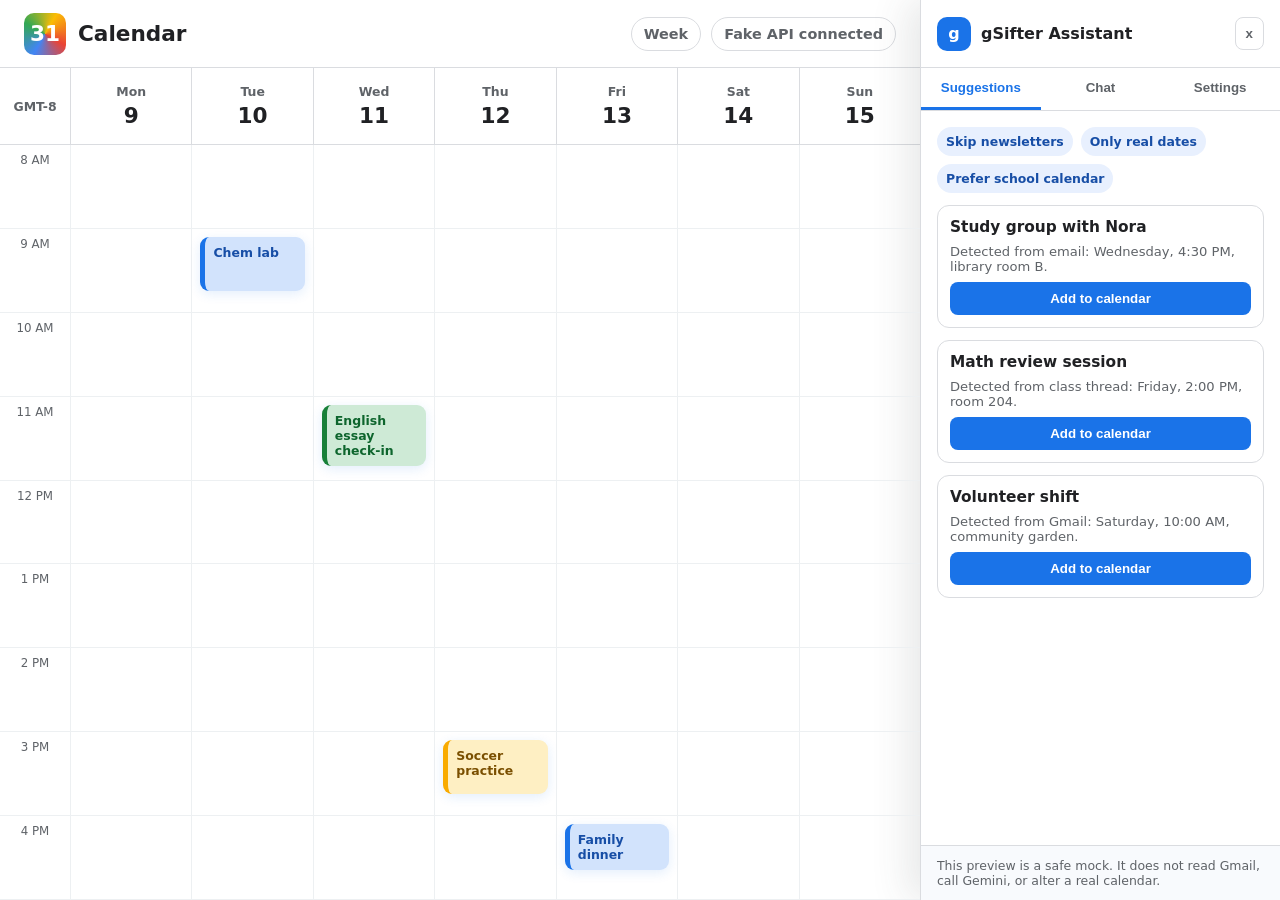
==== assets/gsifter-demo.html @ 18de28ec "Expand portfolio carousels, add gSifter demo, and improve project actions" ====
<!DOCTYPE html>
<html lang="en">
<head>
  <meta charset="UTF-8">
  <meta name="viewport" content="width=device-width, initial-scale=1.0">
  <title>gSifter Demo Calendar</title>
  <style>
    :root {
      --blue: #1a73e8;
      --line: #dadce0;
      --text: #202124;
      --muted: #5f6368;
      --bg: #f8fafd;
      --green: #188038;
      --yellow: #f9ab00;
    }

    * {
      box-sizing: border-box;
    }

    body {
      margin: 0;
      min-height: 100vh;
      background: var(--bg);
      color: var(--text);
      font-family: Inter, ui-sans-serif, system-ui, -apple-system, BlinkMacSystemFont, "Segoe UI", sans-serif;
      display: grid;
      grid-template-columns: 1fr 360px;
      overflow: hidden;
    }

    .calendar {
      display: grid;
      grid-template-rows: auto auto 1fr;
      min-width: 0;
      background: #fff;
    }

    .topbar {
      min-height: 68px;
      border-bottom: 1px solid var(--line);
      display: flex;
      align-items: center;
      justify-content: space-between;
      padding: 0 24px;
      gap: 18px;
    }

    .brand {
      display: flex;
      align-items: center;
      gap: 12px;
      font-size: 1.35rem;
      font-weight: 700;
    }

    .brand-mark {
      width: 42px;
      height: 42px;
      border-radius: 10px;
      background: conic-gradient(from 210deg, #4285f4, #34a853, #fbbc04, #ea4335, #4285f4);
      display: grid;
      place-items: center;
      color: #fff;
      font-weight: 900;
    }

    .top-actions {
      display: flex;
      align-items: center;
      gap: 10px;
      color: var(--muted);
      font-size: 0.9rem;
      font-weight: 600;
    }

    .chip {
      border: 1px solid var(--line);
      background: #fff;
      border-radius: 999px;
      padding: 8px 12px;
    }

    .days {
      display: grid;
      grid-template-columns: 70px repeat(7, 1fr);
      border-bottom: 1px solid var(--line);
      background: #fff;
    }

    .day {
      min-height: 76px;
      border-left: 1px solid var(--line);
      padding: 12px;
      display: grid;
      align-content: center;
      justify-items: center;
      color: var(--muted);
      font-size: 0.78rem;
      font-weight: 750;
    }

    .day strong {
      margin-top: 4px;
      color: var(--text);
      font-size: 1.35rem;
    }

    .time-label {
      display: grid;
      place-items: center;
      color: var(--muted);
      font-size: 0.78rem;
      font-weight: 700;
    }

    .grid {
      display: grid;
      grid-template-columns: 70px repeat(7, 1fr);
      grid-template-rows: repeat(9, 1fr);
      min-height: 0;
    }

    .hour {
      border-bottom: 1px solid #edf0f2;
      padding-top: 8px;
      text-align: center;
      color: var(--muted);
      font-size: 0.74rem;
    }

    .cell {
      border-left: 1px solid #edf0f2;
      border-bottom: 1px solid #edf0f2;
      position: relative;
    }

    .event {
      position: absolute;
      left: 8px;
      right: 8px;
      border-radius: 9px;
      padding: 8px;
      color: #174ea6;
      background: #d2e3fc;
      border-left: 5px solid var(--blue);
      font-size: 0.78rem;
      font-weight: 750;
      box-shadow: 0 3px 12px rgba(26, 115, 232, 0.12);
    }

    .event.green {
      color: #0d652d;
      background: #ceead6;
      border-left-color: var(--green);
    }

    .event.yellow {
      color: #7a4f00;
      background: #feefc3;
      border-left-color: var(--yellow);
    }

    .sidebar {
      border-left: 1px solid var(--line);
      background: #fff;
      display: grid;
      grid-template-rows: auto 1fr auto;
      min-height: 100vh;
      box-shadow: -12px 0 36px rgba(60, 64, 67, 0.12);
    }

    .sidebar-head {
      min-height: 68px;
      display: flex;
      align-items: center;
      justify-content: space-between;
      gap: 12px;
      padding: 0 16px;
      border-bottom: 1px solid var(--line);
    }

    .sidebar-title {
      display: flex;
      align-items: center;
      gap: 10px;
      font-weight: 850;
    }

    .spark {
      width: 34px;
      height: 34px;
      border-radius: 10px;
      background: var(--blue);
      color: #fff;
      display: grid;
      place-items: center;
      font-weight: 900;
    }

    .tabs {
      display: grid;
      grid-template-columns: repeat(3, 1fr);
      border-bottom: 1px solid var(--line);
    }

    .tab {
      border: 0;
      background: #fff;
      padding: 12px 4px;
      color: var(--muted);
      font-weight: 750;
      cursor: pointer;
      border-bottom: 3px solid transparent;
    }

    .tab.active {
      color: var(--blue);
      border-bottom-color: var(--blue);
    }

    .panel {
      display: none;
      padding: 16px;
      overflow-y: auto;
    }

    .panel.active {
      display: grid;
      gap: 12px;
      align-content: start;
    }

    .suggestion {
      border: 1px solid var(--line);
      border-radius: 12px;
      padding: 12px;
      display: grid;
      gap: 8px;
      background: #fff;
    }

    .suggestion.added {
      border-color: #81c995;
      background: #f1f8f4;
    }

    .suggestion h3 {
      margin: 0;
      font-size: 0.96rem;
    }

    .suggestion p {
      margin: 0;
      color: var(--muted);
      font-size: 0.82rem;
    }

    .suggestion button,
    .chat button,
    .fake-api {
      border: 0;
      border-radius: 8px;
      background: var(--blue);
      color: #fff;
      font-weight: 800;
      padding: 9px 10px;
      cursor: pointer;
    }

    .rule-list {
      display: flex;
      flex-wrap: wrap;
      gap: 8px;
    }

    .rule {
      background: #e8f0fe;
      color: #174ea6;
      border-radius: 999px;
      padding: 7px 9px;
      font-size: 0.78rem;
      font-weight: 800;
    }

    .chat-history {
      display: grid;
      gap: 10px;
    }

    .bubble {
      padding: 10px 12px;
      border-radius: 13px;
      font-size: 0.86rem;
      line-height: 1.4;
    }

    .bot {
      background: #f1f3f4;
      color: var(--text);
      justify-self: start;
    }

    .user {
      background: var(--blue);
      color: #fff;
      justify-self: end;
    }

    .settings-card {
      border: 1px solid var(--line);
      border-radius: 12px;
      padding: 13px;
      display: grid;
      gap: 10px;
    }

    .toggle-row {
      display: flex;
      justify-content: space-between;
      gap: 14px;
      color: var(--muted);
      font-size: 0.86rem;
    }

    .fake-api {
      background: #188038;
      text-align: center;
    }

    .foot {
      border-top: 1px solid var(--line);
      padding: 12px 16px;
      color: var(--muted);
      font-size: 0.78rem;
      background: #f8fafd;
    }

    @media (max-width: 900px) {
      body {
        grid-template-columns: 1fr;
        overflow: auto;
      }

      .sidebar {
        min-height: auto;
      }
    }
  </style>
</head>
<body>
  <section class="calendar" aria-label="Mock Google Calendar">
    <div class="topbar">
      <div class="brand"><span class="brand-mark">31</span> Calendar</div>
      <div class="top-actions">
        <span class="chip">Week</span>
        <span class="chip">Fake API connected</span>
      </div>
    </div>
    <div class="days">
      <div class="time-label">GMT-8</div>
      <div class="day">Mon<strong>9</strong></div>
      <div class="day">Tue<strong>10</strong></div>
      <div class="day">Wed<strong>11</strong></div>
      <div class="day">Thu<strong>12</strong></div>
      <div class="day">Fri<strong>13</strong></div>
      <div class="day">Sat<strong>14</strong></div>
      <div class="day">Sun<strong>15</strong></div>
    </div>
    <div class="grid" id="calendarGrid"></div>
  </section>

  <aside class="sidebar" aria-label="gSifter sidebar">
    <div>
      <div class="sidebar-head">
        <div class="sidebar-title"><span class="spark">g</span> gSifter Assistant</div>
        <button class="tab" style="padding:8px 10px;border:1px solid var(--line);border-radius:8px;">x</button>
      </div>
      <div class="tabs">
        <button class="tab active" data-tab="suggestions">Suggestions</button>
        <button class="tab" data-tab="chat">Chat</button>
        <button class="tab" data-tab="settings">Settings</button>
      </div>
    </div>

    <main>
      <section class="panel active" id="suggestions">
        <div class="rule-list">
          <span class="rule">Skip newsletters</span>
          <span class="rule">Only real dates</span>
          <span class="rule">Prefer school calendar</span>
        </div>
        <article class="suggestion">
          <h3>Study group with Nora</h3>
          <p>Detected from email: Wednesday, 4:30 PM, library room B.</p>
          <button data-add="Study group with Nora">Add to calendar</button>
        </article>
        <article class="suggestion">
          <h3>Math review session</h3>
          <p>Detected from class thread: Friday, 2:00 PM, room 204.</p>
          <button data-add="Math review session">Add to calendar</button>
        </article>
        <article class="suggestion">
          <h3>Volunteer shift</h3>
          <p>Detected from Gmail: Saturday, 10:00 AM, community garden.</p>
          <button data-add="Volunteer shift">Add to calendar</button>
        </article>
      </section>

      <section class="panel" id="chat">
        <div class="chat-history">
          <div class="bubble bot">Fake Gemini is active. Tell me how to filter event suggestions.</div>
          <div class="bubble user">Ignore promotional emails.</div>
          <div class="bubble bot">Done. I will only suggest events with a date, time, and useful location.</div>
        </div>
        <div class="chat">
          <button id="addRule">Add rule: school only</button>
        </div>
      </section>

      <section class="panel" id="settings">
        <div class="settings-card">
          <strong>Connected Accounts</strong>
          <span class="fake-api">Fake Gmail + Calendar API</span>
        </div>
        <div class="settings-card">
          <strong>Privacy & Calendar Options</strong>
          <div class="toggle-row"><span>Local data privacy</span><strong>On</strong></div>
          <div class="toggle-row"><span>Background notifications</span><strong>On</strong></div>
          <div class="toggle-row"><span>Default calendar</span><strong>School</strong></div>
        </div>
      </section>
    </main>

    <div class="foot">This preview is a safe mock. It does not read Gmail, call Gemini, or alter a real calendar.</div>
  </aside>

  <script>
    const grid = document.getElementById("calendarGrid");
    const hours = ["8 AM", "9 AM", "10 AM", "11 AM", "12 PM", "1 PM", "2 PM", "3 PM", "4 PM"];
    hours.forEach((hour, row) => {
      const hourLabel = document.createElement("div");
      hourLabel.className = "hour";
      hourLabel.textContent = hour;
      grid.append(hourLabel);

      for (let col = 0; col < 7; col += 1) {
        const cell = document.createElement("div");
        cell.className = "cell";
        cell.dataset.row = row;
        cell.dataset.col = col;
        grid.append(cell);
      }
    });

    function addEvent(title, row, col, className = "") {
      const cell = document.querySelector(`.cell[data-row="${row}"][data-col="${col}"]`);
      if (!cell) return;
      const event = document.createElement("div");
      event.className = `event ${className}`;
      event.style.top = "8px";
      event.style.minHeight = row % 2 ? "54px" : "42px";
      event.textContent = title;
      cell.append(event);
    }

    addEvent("Chem lab", 1, 1);
    addEvent("English essay check-in", 3, 2, "green");
    addEvent("Soccer practice", 7, 3, "yellow");
    addEvent("Family dinner", 8, 4);

    document.querySelectorAll(".tab[data-tab]").forEach((tab) => {
      tab.addEventListener("click", () => {
        document.querySelectorAll(".tab[data-tab]").forEach((item) => item.classList.toggle("active", item === tab));
        document.querySelectorAll(".panel").forEach((panel) => panel.classList.toggle("active", panel.id === tab.dataset.tab));
      });
    });

    document.querySelectorAll("[data-add]").forEach((button, index) => {
      button.addEventListener("click", () => {
        button.closest(".suggestion").classList.add("added");
        button.textContent = "Added";
        addEvent(button.dataset.add, 8 - index * 2, 2 + index, index === 1 ? "green" : "");
      });
    });

    document.getElementById("addRule").addEventListener("click", () => {
      const rule = document.createElement("div");
      rule.className = "bubble bot";
      rule.textContent = "Rule saved: prioritize school-related calendar suggestions.";
      document.querySelector("#chat .chat-history").append(rule);
    });
  </script>
</body>
</html>
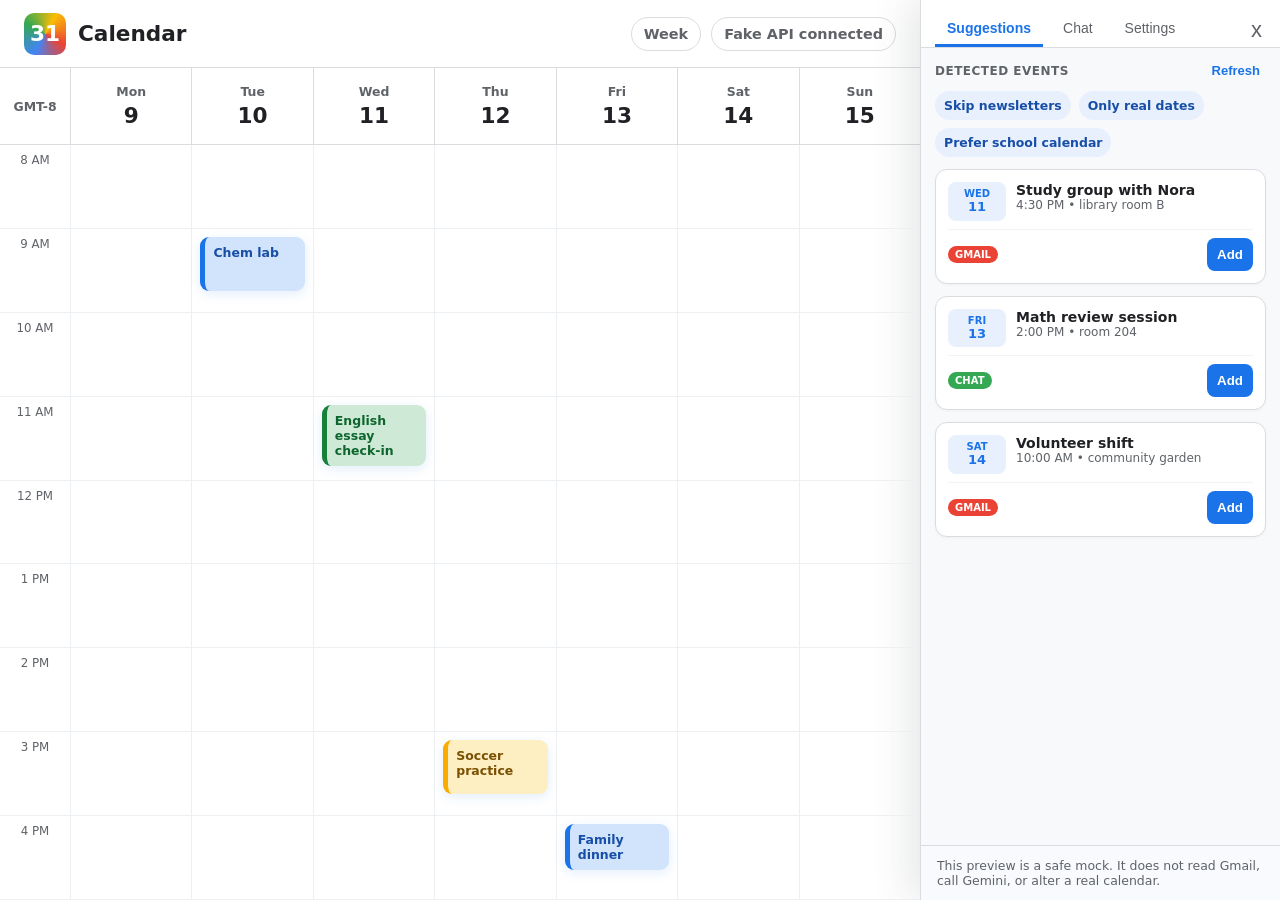
==== commit 90cc6306: "Normalize portfolio preview frames with consistent top lining" ====
--- a/assets/gsifter-demo.html
+++ b/assets/gsifter-demo.html
@@ -164,65 +164,56 @@
 
     .sidebar {
       border-left: 1px solid var(--line);
-      background: #fff;
+      background: #f8f9fa;
       display: grid;
       grid-template-rows: auto 1fr auto;
       min-height: 100vh;
       box-shadow: -12px 0 36px rgba(60, 64, 67, 0.12);
     }
 
-    .sidebar-head {
-      min-height: 68px;
+    .extension-header {
       display: flex;
       align-items: center;
       justify-content: space-between;
-      gap: 12px;
-      padding: 0 16px;
+      padding: 12px 14px 0;
+      background: #fff;
       border-bottom: 1px solid var(--line);
     }
 
-    .sidebar-title {
-      display: flex;
-      align-items: center;
-      gap: 10px;
-      font-weight: 850;
-    }
-
-    .spark {
-      width: 34px;
-      height: 34px;
-      border-radius: 10px;
-      background: var(--blue);
-      color: #fff;
-      display: grid;
-      place-items: center;
-      font-weight: 900;
-    }
-
-    .tabs {
-      display: grid;
-      grid-template-columns: repeat(3, 1fr);
-      border-bottom: 1px solid var(--line);
-    }
-
-    .tab {
+    .nav-tabs {
+      display: flex;
+      gap: 8px;
+    }
+
+    .tab-btn {
+      background: none;
+      border: none;
+      padding: 8px 12px;
+      font-size: 14px;
+      font-weight: 500;
+      color: var(--muted);
+      cursor: pointer;
+      border-bottom: 3px solid transparent;
+    }
+
+    .tab-btn.active {
+      color: var(--blue);
+      border-bottom-color: var(--blue);
+      font-weight: 600;
+    }
+
+    .close-btn {
       border: 0;
       background: #fff;
-      padding: 12px 4px;
-      color: var(--muted);
-      font-weight: 750;
+      color: var(--muted);
+      font-size: 22px;
       cursor: pointer;
-      border-bottom: 3px solid transparent;
-    }
-
-    .tab.active {
-      color: var(--blue);
-      border-bottom-color: var(--blue);
+      padding: 0 4px;
     }
 
     .panel {
       display: none;
-      padding: 16px;
+      padding: 14px;
       overflow-y: auto;
     }
 
@@ -230,6 +221,28 @@
       display: grid;
       gap: 12px;
       align-content: start;
+    }
+
+    .panel-header {
+      display: flex;
+      justify-content: space-between;
+      align-items: center;
+    }
+
+    .sub-heading {
+      font-size: 12px;
+      font-weight: 700;
+      text-transform: uppercase;
+      letter-spacing: 0.5px;
+      color: var(--muted);
+    }
+
+    .text-link-btn {
+      background: none;
+      border: none;
+      color: var(--blue);
+      font-size: 13px;
+      font-weight: 600;
     }
 
     .suggestion {
@@ -239,6 +252,7 @@
       display: grid;
       gap: 8px;
       background: #fff;
+      box-shadow: 0 1px 3px rgba(0,0,0,0.04);
     }
 
     .suggestion.added {
@@ -248,13 +262,63 @@
 
     .suggestion h3 {
       margin: 0;
-      font-size: 0.96rem;
+      font-size: 14px;
+      font-weight: 600;
     }
 
     .suggestion p {
       margin: 0;
       color: var(--muted);
-      font-size: 0.82rem;
+      font-size: 12px;
+    }
+
+    .date-badge {
+      background: #e8f0fe;
+      color: var(--blue);
+      padding: 6px 8px;
+      border-radius: 8px;
+      text-align: center;
+      min-width: 58px;
+    }
+
+    .date-badge .month {
+      font-size: 10px;
+      font-weight: 700;
+      text-transform: uppercase;
+    }
+
+    .date-badge .day-num {
+      font-size: 13px;
+      font-weight: 800;
+      line-height: 1.2;
+    }
+
+    .card-top {
+      display: flex;
+      gap: 10px;
+      align-items: flex-start;
+    }
+
+    .card-info {
+      flex: 1;
+    }
+
+    .card-actions {
+      display: flex;
+      justify-content: space-between;
+      align-items: center;
+      border-top: 1px solid #f1f3f4;
+      padding-top: 8px;
+    }
+
+    .source-badge {
+      font-size: 10px;
+      font-weight: 700;
+      text-transform: uppercase;
+      border-radius: 999px;
+      padding: 3px 7px;
+      color: #fff;
+      background: #ea4335;
     }
 
     .suggestion button,
@@ -282,6 +346,28 @@
       padding: 7px 9px;
       font-size: 0.78rem;
       font-weight: 800;
+    }
+
+    .chat-greeting h2 {
+      font-size: 20px;
+      margin: 0;
+      color: var(--text);
+    }
+
+    .rules-section {
+      background: #fff;
+      border: 1px solid var(--line);
+      border-radius: 12px;
+      padding: 12px;
+      display: grid;
+      gap: 10px;
+    }
+
+    .section-title {
+      font-size: 12px;
+      font-weight: 700;
+      color: var(--muted);
+      text-transform: uppercase;
     }
 
     .chat-history {
@@ -373,42 +459,68 @@
 
   <aside class="sidebar" aria-label="gSifter sidebar">
     <div>
-      <div class="sidebar-head">
-        <div class="sidebar-title"><span class="spark">g</span> gSifter Assistant</div>
-        <button class="tab" style="padding:8px 10px;border:1px solid var(--line);border-radius:8px;">x</button>
-      </div>
-      <div class="tabs">
-        <button class="tab active" data-tab="suggestions">Suggestions</button>
-        <button class="tab" data-tab="chat">Chat</button>
-        <button class="tab" data-tab="settings">Settings</button>
+      <div class="extension-header">
+        <nav class="nav-tabs">
+          <button class="tab-btn active" data-tab="suggestions">Suggestions</button>
+          <button class="tab-btn" data-tab="chat">Chat</button>
+          <button class="tab-btn" data-tab="settings">Settings</button>
+        </nav>
+        <button class="close-btn">x</button>
       </div>
     </div>
 
     <main>
       <section class="panel active" id="suggestions">
+        <div class="panel-header">
+          <span class="sub-heading">Detected Events</span>
+          <button class="text-link-btn">Refresh</button>
+        </div>
         <div class="rule-list">
           <span class="rule">Skip newsletters</span>
           <span class="rule">Only real dates</span>
           <span class="rule">Prefer school calendar</span>
         </div>
         <article class="suggestion">
-          <h3>Study group with Nora</h3>
-          <p>Detected from email: Wednesday, 4:30 PM, library room B.</p>
-          <button data-add="Study group with Nora">Add to calendar</button>
+          <div class="card-top">
+            <div class="date-badge"><div class="month">Wed</div><div class="day-num">11</div></div>
+            <div class="card-info">
+              <h3>Study group with Nora</h3>
+              <p>4:30 PM • library room B</p>
+            </div>
+          </div>
+          <div class="card-actions"><span class="source-badge">Gmail</span><button data-add="Study group with Nora">Add</button></div>
         </article>
         <article class="suggestion">
-          <h3>Math review session</h3>
-          <p>Detected from class thread: Friday, 2:00 PM, room 204.</p>
-          <button data-add="Math review session">Add to calendar</button>
+          <div class="card-top">
+            <div class="date-badge"><div class="month">Fri</div><div class="day-num">13</div></div>
+            <div class="card-info">
+              <h3>Math review session</h3>
+              <p>2:00 PM • room 204</p>
+            </div>
+          </div>
+          <div class="card-actions"><span class="source-badge" style="background:#34a853;">Chat</span><button data-add="Math review session">Add</button></div>
         </article>
         <article class="suggestion">
-          <h3>Volunteer shift</h3>
-          <p>Detected from Gmail: Saturday, 10:00 AM, community garden.</p>
-          <button data-add="Volunteer shift">Add to calendar</button>
+          <div class="card-top">
+            <div class="date-badge"><div class="month">Sat</div><div class="day-num">14</div></div>
+            <div class="card-info">
+              <h3>Volunteer shift</h3>
+              <p>10:00 AM • community garden</p>
+            </div>
+          </div>
+          <div class="card-actions"><span class="source-badge">Gmail</span><button data-add="Volunteer shift">Add</button></div>
         </article>
       </section>
 
       <section class="panel" id="chat">
+        <div class="chat-greeting"><h2>Hello!</h2></div>
+        <div class="rules-section">
+          <div class="section-title">Active Filtering Rules</div>
+          <div class="rule-list">
+            <span class="rule">Skip newsletters</span>
+            <span class="rule">Only real dates</span>
+          </div>
+        </div>
         <div class="chat-history">
           <div class="bubble bot">Fake Gemini is active. Tell me how to filter event suggestions.</div>
           <div class="bubble user">Ignore promotional emails.</div>
@@ -470,9 +582,9 @@
     addEvent("Soccer practice", 7, 3, "yellow");
     addEvent("Family dinner", 8, 4);
 
-    document.querySelectorAll(".tab[data-tab]").forEach((tab) => {
+    document.querySelectorAll(".tab-btn[data-tab]").forEach((tab) => {
       tab.addEventListener("click", () => {
-        document.querySelectorAll(".tab[data-tab]").forEach((item) => item.classList.toggle("active", item === tab));
+        document.querySelectorAll(".tab-btn[data-tab]").forEach((item) => item.classList.toggle("active", item === tab));
         document.querySelectorAll(".panel").forEach((panel) => panel.classList.toggle("active", panel.id === tab.dataset.tab));
       });
     });
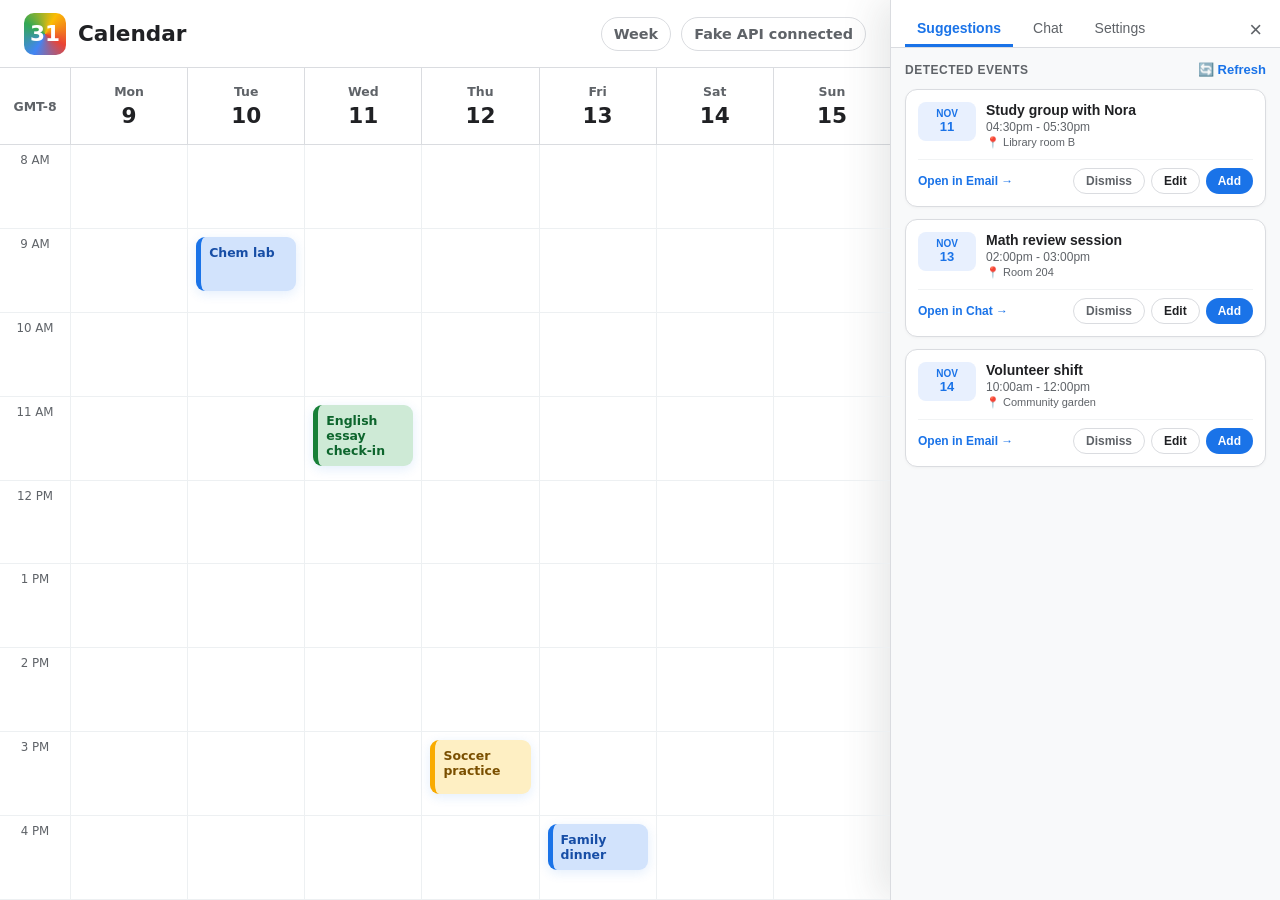
==== commit 78d90c43: "Polish portfolio header, local previews, footer, and unique screenshots" ====
--- a/assets/gsifter-demo.html
+++ b/assets/gsifter-demo.html
@@ -26,7 +26,7 @@
       color: var(--text);
       font-family: Inter, ui-sans-serif, system-ui, -apple-system, BlinkMacSystemFont, "Segoe UI", sans-serif;
       display: grid;
-      grid-template-columns: 1fr 360px;
+      grid-template-columns: 1fr 390px;
       overflow: hidden;
     }
 
@@ -162,265 +162,13 @@
       border-left-color: var(--yellow);
     }
 
-    .sidebar {
+    .sidebar-frame {
+      width: 100%;
+      height: 100vh;
+      border: 0;
       border-left: 1px solid var(--line);
+      box-shadow: -12px 0 36px rgba(60, 64, 67, 0.12);
       background: #f8f9fa;
-      display: grid;
-      grid-template-rows: auto 1fr auto;
-      min-height: 100vh;
-      box-shadow: -12px 0 36px rgba(60, 64, 67, 0.12);
-    }
-
-    .extension-header {
-      display: flex;
-      align-items: center;
-      justify-content: space-between;
-      padding: 12px 14px 0;
-      background: #fff;
-      border-bottom: 1px solid var(--line);
-    }
-
-    .nav-tabs {
-      display: flex;
-      gap: 8px;
-    }
-
-    .tab-btn {
-      background: none;
-      border: none;
-      padding: 8px 12px;
-      font-size: 14px;
-      font-weight: 500;
-      color: var(--muted);
-      cursor: pointer;
-      border-bottom: 3px solid transparent;
-    }
-
-    .tab-btn.active {
-      color: var(--blue);
-      border-bottom-color: var(--blue);
-      font-weight: 600;
-    }
-
-    .close-btn {
-      border: 0;
-      background: #fff;
-      color: var(--muted);
-      font-size: 22px;
-      cursor: pointer;
-      padding: 0 4px;
-    }
-
-    .panel {
-      display: none;
-      padding: 14px;
-      overflow-y: auto;
-    }
-
-    .panel.active {
-      display: grid;
-      gap: 12px;
-      align-content: start;
-    }
-
-    .panel-header {
-      display: flex;
-      justify-content: space-between;
-      align-items: center;
-    }
-
-    .sub-heading {
-      font-size: 12px;
-      font-weight: 700;
-      text-transform: uppercase;
-      letter-spacing: 0.5px;
-      color: var(--muted);
-    }
-
-    .text-link-btn {
-      background: none;
-      border: none;
-      color: var(--blue);
-      font-size: 13px;
-      font-weight: 600;
-    }
-
-    .suggestion {
-      border: 1px solid var(--line);
-      border-radius: 12px;
-      padding: 12px;
-      display: grid;
-      gap: 8px;
-      background: #fff;
-      box-shadow: 0 1px 3px rgba(0,0,0,0.04);
-    }
-
-    .suggestion.added {
-      border-color: #81c995;
-      background: #f1f8f4;
-    }
-
-    .suggestion h3 {
-      margin: 0;
-      font-size: 14px;
-      font-weight: 600;
-    }
-
-    .suggestion p {
-      margin: 0;
-      color: var(--muted);
-      font-size: 12px;
-    }
-
-    .date-badge {
-      background: #e8f0fe;
-      color: var(--blue);
-      padding: 6px 8px;
-      border-radius: 8px;
-      text-align: center;
-      min-width: 58px;
-    }
-
-    .date-badge .month {
-      font-size: 10px;
-      font-weight: 700;
-      text-transform: uppercase;
-    }
-
-    .date-badge .day-num {
-      font-size: 13px;
-      font-weight: 800;
-      line-height: 1.2;
-    }
-
-    .card-top {
-      display: flex;
-      gap: 10px;
-      align-items: flex-start;
-    }
-
-    .card-info {
-      flex: 1;
-    }
-
-    .card-actions {
-      display: flex;
-      justify-content: space-between;
-      align-items: center;
-      border-top: 1px solid #f1f3f4;
-      padding-top: 8px;
-    }
-
-    .source-badge {
-      font-size: 10px;
-      font-weight: 700;
-      text-transform: uppercase;
-      border-radius: 999px;
-      padding: 3px 7px;
-      color: #fff;
-      background: #ea4335;
-    }
-
-    .suggestion button,
-    .chat button,
-    .fake-api {
-      border: 0;
-      border-radius: 8px;
-      background: var(--blue);
-      color: #fff;
-      font-weight: 800;
-      padding: 9px 10px;
-      cursor: pointer;
-    }
-
-    .rule-list {
-      display: flex;
-      flex-wrap: wrap;
-      gap: 8px;
-    }
-
-    .rule {
-      background: #e8f0fe;
-      color: #174ea6;
-      border-radius: 999px;
-      padding: 7px 9px;
-      font-size: 0.78rem;
-      font-weight: 800;
-    }
-
-    .chat-greeting h2 {
-      font-size: 20px;
-      margin: 0;
-      color: var(--text);
-    }
-
-    .rules-section {
-      background: #fff;
-      border: 1px solid var(--line);
-      border-radius: 12px;
-      padding: 12px;
-      display: grid;
-      gap: 10px;
-    }
-
-    .section-title {
-      font-size: 12px;
-      font-weight: 700;
-      color: var(--muted);
-      text-transform: uppercase;
-    }
-
-    .chat-history {
-      display: grid;
-      gap: 10px;
-    }
-
-    .bubble {
-      padding: 10px 12px;
-      border-radius: 13px;
-      font-size: 0.86rem;
-      line-height: 1.4;
-    }
-
-    .bot {
-      background: #f1f3f4;
-      color: var(--text);
-      justify-self: start;
-    }
-
-    .user {
-      background: var(--blue);
-      color: #fff;
-      justify-self: end;
-    }
-
-    .settings-card {
-      border: 1px solid var(--line);
-      border-radius: 12px;
-      padding: 13px;
-      display: grid;
-      gap: 10px;
-    }
-
-    .toggle-row {
-      display: flex;
-      justify-content: space-between;
-      gap: 14px;
-      color: var(--muted);
-      font-size: 0.86rem;
-    }
-
-    .fake-api {
-      background: #188038;
-      text-align: center;
-    }
-
-    .foot {
-      border-top: 1px solid var(--line);
-      padding: 12px 16px;
-      color: var(--muted);
-      font-size: 0.78rem;
-      background: #f8fafd;
     }
 
     @media (max-width: 900px) {
@@ -429,8 +177,9 @@
         overflow: auto;
       }
 
-      .sidebar {
-        min-height: auto;
+      .sidebar-frame {
+        min-height: 680px;
+        height: 72vh;
       }
     }
   </style>
@@ -457,100 +206,17 @@
     <div class="grid" id="calendarGrid"></div>
   </section>
 
-  <aside class="sidebar" aria-label="gSifter sidebar">
-    <div>
-      <div class="extension-header">
-        <nav class="nav-tabs">
-          <button class="tab-btn active" data-tab="suggestions">Suggestions</button>
-          <button class="tab-btn" data-tab="chat">Chat</button>
-          <button class="tab-btn" data-tab="settings">Settings</button>
-        </nav>
-        <button class="close-btn">x</button>
-      </div>
-    </div>
-
-    <main>
-      <section class="panel active" id="suggestions">
-        <div class="panel-header">
-          <span class="sub-heading">Detected Events</span>
-          <button class="text-link-btn">Refresh</button>
-        </div>
-        <div class="rule-list">
-          <span class="rule">Skip newsletters</span>
-          <span class="rule">Only real dates</span>
-          <span class="rule">Prefer school calendar</span>
-        </div>
-        <article class="suggestion">
-          <div class="card-top">
-            <div class="date-badge"><div class="month">Wed</div><div class="day-num">11</div></div>
-            <div class="card-info">
-              <h3>Study group with Nora</h3>
-              <p>4:30 PM • library room B</p>
-            </div>
-          </div>
-          <div class="card-actions"><span class="source-badge">Gmail</span><button data-add="Study group with Nora">Add</button></div>
-        </article>
-        <article class="suggestion">
-          <div class="card-top">
-            <div class="date-badge"><div class="month">Fri</div><div class="day-num">13</div></div>
-            <div class="card-info">
-              <h3>Math review session</h3>
-              <p>2:00 PM • room 204</p>
-            </div>
-          </div>
-          <div class="card-actions"><span class="source-badge" style="background:#34a853;">Chat</span><button data-add="Math review session">Add</button></div>
-        </article>
-        <article class="suggestion">
-          <div class="card-top">
-            <div class="date-badge"><div class="month">Sat</div><div class="day-num">14</div></div>
-            <div class="card-info">
-              <h3>Volunteer shift</h3>
-              <p>10:00 AM • community garden</p>
-            </div>
-          </div>
-          <div class="card-actions"><span class="source-badge">Gmail</span><button data-add="Volunteer shift">Add</button></div>
-        </article>
-      </section>
-
-      <section class="panel" id="chat">
-        <div class="chat-greeting"><h2>Hello!</h2></div>
-        <div class="rules-section">
-          <div class="section-title">Active Filtering Rules</div>
-          <div class="rule-list">
-            <span class="rule">Skip newsletters</span>
-            <span class="rule">Only real dates</span>
-          </div>
-        </div>
-        <div class="chat-history">
-          <div class="bubble bot">Fake Gemini is active. Tell me how to filter event suggestions.</div>
-          <div class="bubble user">Ignore promotional emails.</div>
-          <div class="bubble bot">Done. I will only suggest events with a date, time, and useful location.</div>
-        </div>
-        <div class="chat">
-          <button id="addRule">Add rule: school only</button>
-        </div>
-      </section>
-
-      <section class="panel" id="settings">
-        <div class="settings-card">
-          <strong>Connected Accounts</strong>
-          <span class="fake-api">Fake Gmail + Calendar API</span>
-        </div>
-        <div class="settings-card">
-          <strong>Privacy & Calendar Options</strong>
-          <div class="toggle-row"><span>Local data privacy</span><strong>On</strong></div>
-          <div class="toggle-row"><span>Background notifications</span><strong>On</strong></div>
-          <div class="toggle-row"><span>Default calendar</span><strong>School</strong></div>
-        </div>
-      </section>
-    </main>
-
-    <div class="foot">This preview is a safe mock. It does not read Gmail, call Gemini, or alter a real calendar.</div>
-  </aside>
+  <iframe class="sidebar-frame" id="gsifterSidebar" src="gsifter-real/sidebar.html" title="gSifter sidebar preview"></iframe>
 
   <script>
     const grid = document.getElementById("calendarGrid");
     const hours = ["8 AM", "9 AM", "10 AM", "11 AM", "12 PM", "1 PM", "2 PM", "3 PM", "4 PM"];
+    const placement = {
+      "Study group with Nora": [8, 2, ""],
+      "Math review session": [6, 4, "green"],
+      "Volunteer shift": [2, 5, "yellow"],
+    };
+
     hours.forEach((hour, row) => {
       const hourLabel = document.createElement("div");
       hourLabel.className = "hour";
@@ -568,9 +234,10 @@
 
     function addEvent(title, row, col, className = "") {
       const cell = document.querySelector(`.cell[data-row="${row}"][data-col="${col}"]`);
-      if (!cell) return;
+      if (!cell || cell.querySelector(`[data-title="${CSS.escape(title)}"]`)) return;
       const event = document.createElement("div");
       event.className = `event ${className}`;
+      event.dataset.title = title;
       event.style.top = "8px";
       event.style.minHeight = row % 2 ? "54px" : "42px";
       event.textContent = title;
@@ -582,26 +249,29 @@
     addEvent("Soccer practice", 7, 3, "yellow");
     addEvent("Family dinner", 8, 4);
 
-    document.querySelectorAll(".tab-btn[data-tab]").forEach((tab) => {
-      tab.addEventListener("click", () => {
-        document.querySelectorAll(".tab-btn[data-tab]").forEach((item) => item.classList.toggle("active", item === tab));
-        document.querySelectorAll(".panel").forEach((panel) => panel.classList.toggle("active", panel.id === tab.dataset.tab));
-      });
-    });
-
-    document.querySelectorAll("[data-add]").forEach((button, index) => {
-      button.addEventListener("click", () => {
-        button.closest(".suggestion").classList.add("added");
-        button.textContent = "Added";
-        addEvent(button.dataset.add, 8 - index * 2, 2 + index, index === 1 ? "green" : "");
-      });
-    });
-
-    document.getElementById("addRule").addEventListener("click", () => {
-      const rule = document.createElement("div");
-      rule.className = "bubble bot";
-      rule.textContent = "Rule saved: prioritize school-related calendar suggestions.";
-      document.querySelector("#chat .chat-history").append(rule);
+    window.addEventListener("message", (event) => {
+      const data = event.data || {};
+      const iframe = document.getElementById("gsifterSidebar");
+
+      if (data.action === "GET_MY_CALENDARS") {
+        iframe.contentWindow.postMessage({
+          action: "MY_CALENDARS_RESPONSE",
+          calendars: [
+            { id: "school", name: "School Calendar" },
+            { id: "personal", name: "Personal Calendar" }
+          ]
+        }, "*");
+      }
+
+      if (data.action === "DIRECT_ADD_EVENT") {
+        const title = data.eventData?.title || "New event";
+        const spot = placement[title] || [5, 3, ""];
+        addEvent(title, spot[0], spot[1], spot[2]);
+        iframe.contentWindow.postMessage({
+          action: "EVENT_ADDED_SUCCESS",
+          eventId: data.eventData?.id
+        }, "*");
+      }
     });
   </script>
 </body>
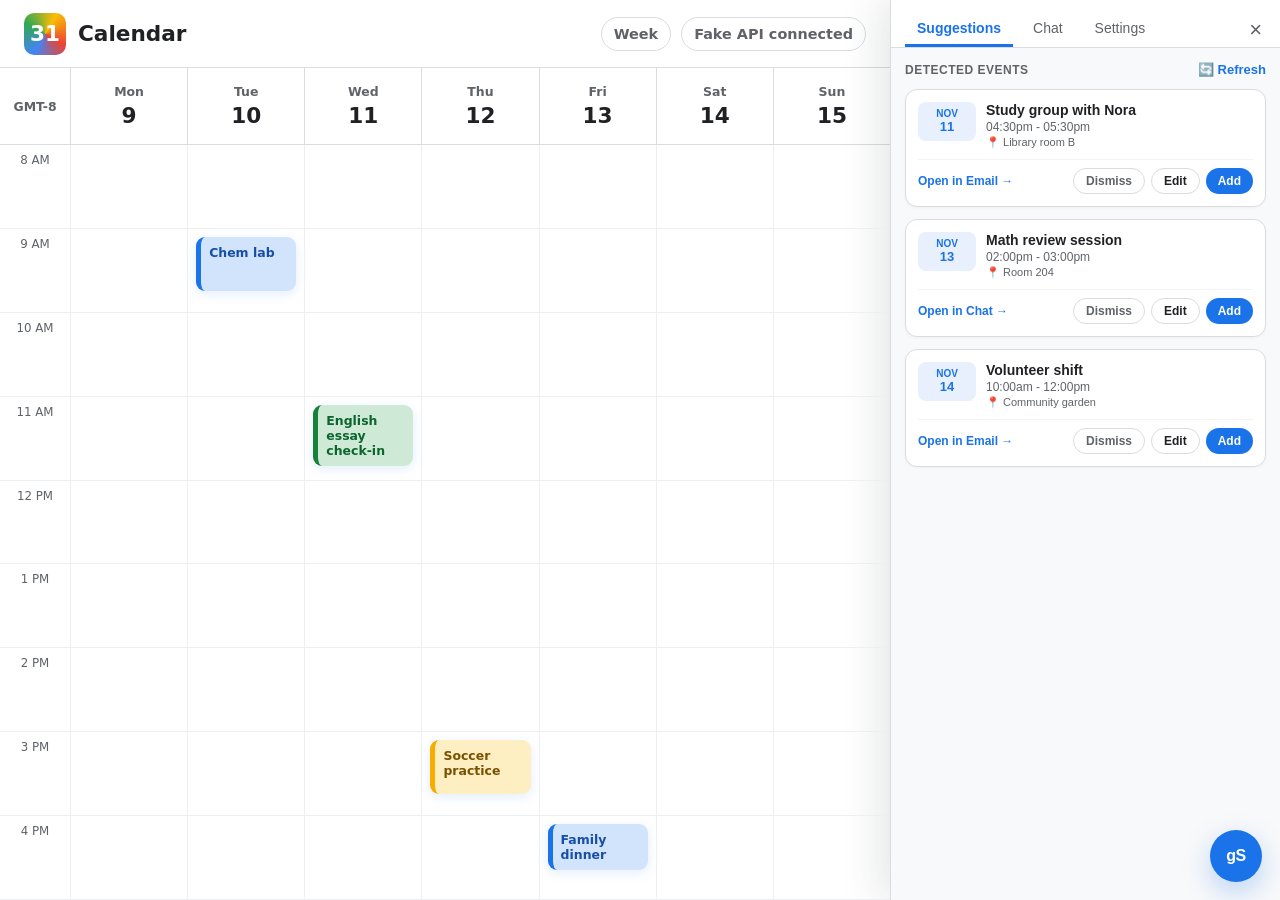
==== commit dbb801cc: "Update portfolio headline wording" ====
--- a/assets/gsifter-demo.html
+++ b/assets/gsifter-demo.html
@@ -28,6 +28,11 @@
       display: grid;
       grid-template-columns: 1fr 390px;
       overflow: hidden;
+      transition: grid-template-columns 220ms ease;
+    }
+
+    body.sidebar-closed {
+      grid-template-columns: 1fr 0;
     }
 
     .calendar {
@@ -169,6 +174,40 @@
       border-left: 1px solid var(--line);
       box-shadow: -12px 0 36px rgba(60, 64, 67, 0.12);
       background: #f8f9fa;
+      transition: opacity 180ms ease, transform 220ms ease;
+    }
+
+    body.sidebar-closed .sidebar-frame {
+      opacity: 0;
+      pointer-events: none;
+      transform: translateX(18px);
+    }
+
+    .gsifter-trigger {
+      position: fixed;
+      right: 18px;
+      bottom: 18px;
+      z-index: 5;
+      width: 52px;
+      height: 52px;
+      border: 1px solid rgba(26, 115, 232, 0.32);
+      border-radius: 50%;
+      background: #1a73e8;
+      color: #fff;
+      display: grid;
+      place-items: center;
+      font-weight: 900;
+      font-size: 1rem;
+      letter-spacing: -0.03em;
+      box-shadow: 0 10px 28px rgba(26, 115, 232, 0.28);
+      cursor: pointer;
+    }
+
+    .gsifter-trigger:hover,
+    .gsifter-trigger:focus-visible {
+      outline: 4px solid rgba(26, 115, 232, 0.18);
+      outline-offset: 3px;
+      background: #1557b0;
     }
 
     @media (max-width: 900px) {
@@ -180,6 +219,10 @@
       .sidebar-frame {
         min-height: 680px;
         height: 72vh;
+      }
+
+      body.sidebar-closed {
+        grid-template-columns: 1fr;
       }
     }
   </style>
@@ -207,9 +250,12 @@
   </section>
 
   <iframe class="sidebar-frame" id="gsifterSidebar" src="gsifter-real/sidebar.html" title="gSifter sidebar preview"></iframe>
+  <button class="gsifter-trigger" id="gsifterTrigger" type="button" aria-label="Close gSifter sidebar" aria-expanded="true">gS</button>
 
   <script>
     const grid = document.getElementById("calendarGrid");
+    const gsifterTrigger = document.getElementById("gsifterTrigger");
+    const gsifterSidebar = document.getElementById("gsifterSidebar");
     const hours = ["8 AM", "9 AM", "10 AM", "11 AM", "12 PM", "1 PM", "2 PM", "3 PM", "4 PM"];
     const placement = {
       "Study group with Nora": [8, 2, ""],
@@ -249,12 +295,21 @@
     addEvent("Soccer practice", 7, 3, "yellow");
     addEvent("Family dinner", 8, 4);
 
+    function setSidebarOpen(isOpen) {
+      document.body.classList.toggle("sidebar-closed", !isOpen);
+      gsifterTrigger.setAttribute("aria-expanded", String(isOpen));
+      gsifterTrigger.setAttribute("aria-label", `${isOpen ? "Close" : "Open"} gSifter sidebar`);
+    }
+
+    gsifterTrigger.addEventListener("click", () => {
+      setSidebarOpen(document.body.classList.contains("sidebar-closed"));
+    });
+
     window.addEventListener("message", (event) => {
       const data = event.data || {};
-      const iframe = document.getElementById("gsifterSidebar");
 
       if (data.action === "GET_MY_CALENDARS") {
-        iframe.contentWindow.postMessage({
+        gsifterSidebar.contentWindow.postMessage({
           action: "MY_CALENDARS_RESPONSE",
           calendars: [
             { id: "school", name: "School Calendar" },
@@ -267,10 +322,14 @@
         const title = data.eventData?.title || "New event";
         const spot = placement[title] || [5, 3, ""];
         addEvent(title, spot[0], spot[1], spot[2]);
-        iframe.contentWindow.postMessage({
+        gsifterSidebar.contentWindow.postMessage({
           action: "EVENT_ADDED_SUCCESS",
           eventId: data.eventData?.id
         }, "*");
+      }
+
+      if (data.action === "CLOSE_GSIFTER_SIDEBAR") {
+        setSidebarOpen(false);
       }
     });
   </script>
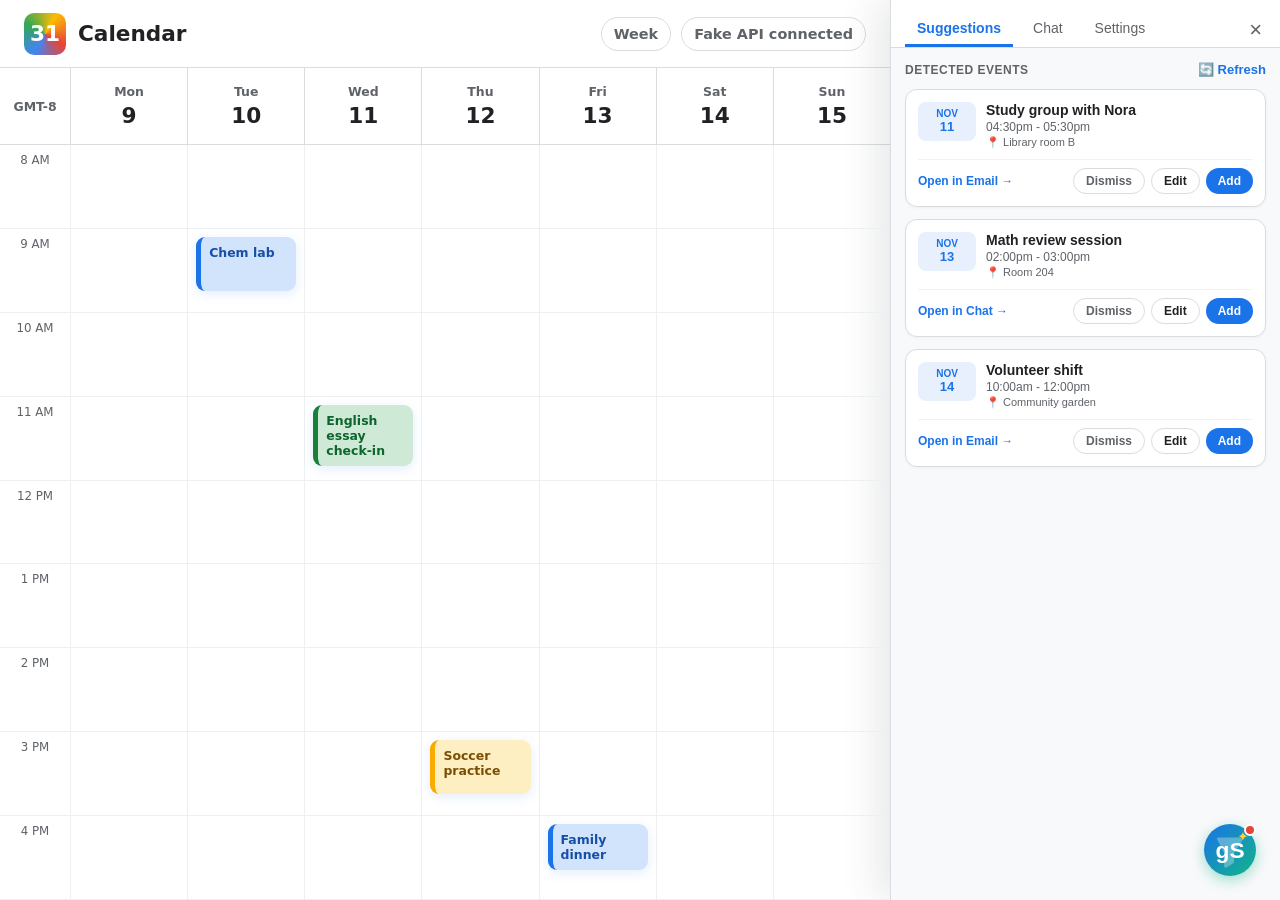
==== commit 915a029d: "Match gSifter trigger icon and resize calendar with sidebar" ====
--- a/assets/gsifter-demo.html
+++ b/assets/gsifter-demo.html
@@ -26,13 +26,13 @@
       color: var(--text);
       font-family: Inter, ui-sans-serif, system-ui, -apple-system, BlinkMacSystemFont, "Segoe UI", sans-serif;
       display: grid;
-      grid-template-columns: 1fr 390px;
+      grid-template-columns: minmax(0, 1fr) 390px;
       overflow: hidden;
       transition: grid-template-columns 220ms ease;
     }
 
     body.sidebar-closed {
-      grid-template-columns: 1fr 0;
+      grid-template-columns: minmax(0, 1fr) 0px;
     }
 
     .calendar {
@@ -169,50 +169,70 @@
 
     .sidebar-frame {
       width: 100%;
+      min-width: 0;
       height: 100vh;
       border: 0;
       border-left: 1px solid var(--line);
       box-shadow: -12px 0 36px rgba(60, 64, 67, 0.12);
       background: #f8f9fa;
-      transition: opacity 180ms ease, transform 220ms ease;
+      transition: opacity 160ms ease, box-shadow 160ms ease, border-color 160ms ease;
     }
 
     body.sidebar-closed .sidebar-frame {
       opacity: 0;
       pointer-events: none;
-      transform: translateX(18px);
+      border-left-color: transparent;
+      box-shadow: none;
     }
 
     .gsifter-trigger {
       position: fixed;
-      right: 18px;
-      bottom: 18px;
+      right: 24px;
+      bottom: 24px;
       z-index: 5;
       width: 52px;
       height: 52px;
-      border: 1px solid rgba(26, 115, 232, 0.32);
+      border: none;
       border-radius: 50%;
-      background: #1a73e8;
-      color: #fff;
-      display: grid;
+      background: transparent;
+      padding: 0;
+      display: flex;
+      align-items: center;
       place-items: center;
-      font-weight: 900;
-      font-size: 1rem;
-      letter-spacing: -0.03em;
-      box-shadow: 0 10px 28px rgba(26, 115, 232, 0.28);
+      justify-content: center;
+      box-shadow: 0 4px 14px rgba(18, 181, 136, 0.4);
       cursor: pointer;
+      transition: transform 0.2s ease, box-shadow 0.2s ease;
     }
 
     .gsifter-trigger:hover,
     .gsifter-trigger:focus-visible {
-      outline: 4px solid rgba(26, 115, 232, 0.18);
-      outline-offset: 3px;
-      background: #1557b0;
+      transform: scale(1.08);
+      box-shadow: 0 6px 20px rgba(18, 181, 136, 0.5);
+      outline: none;
+    }
+
+    .gsifter-trigger svg {
+      width: 100%;
+      height: 100%;
+      display: block;
+    }
+
+    .gs-badge-dot {
+      position: absolute;
+      top: 0;
+      right: 0;
+      width: 12px;
+      height: 12px;
+      background-color: #ea4335;
+      border: 2px solid #ffffff;
+      border-radius: 50%;
+      display: block;
     }
 
     @media (max-width: 900px) {
       body {
-        grid-template-columns: 1fr;
+        grid-template-columns: minmax(0, 1fr);
         overflow: auto;
       }
 
@@ -222,7 +242,7 @@
       }
 
       body.sidebar-closed {
-        grid-template-columns: 1fr;
+        grid-template-columns: minmax(0, 1fr);
       }
     }
   </style>
@@ -250,7 +270,21 @@
   </section>
 
   <iframe class="sidebar-frame" id="gsifterSidebar" src="gsifter-real/sidebar.html" title="gSifter sidebar preview"></iframe>
-  <button class="gsifter-trigger" id="gsifterTrigger" type="button" aria-label="Close gSifter sidebar" aria-expanded="true">gS</button>
+  <button class="gsifter-trigger" id="gsifterTrigger" type="button" aria-label="Close gSifter sidebar" aria-expanded="true">
+    <svg viewBox="0 0 64 64" width="52" height="52" aria-hidden="true">
+      <defs>
+        <linearGradient id="gs-trigger-gradient" x1="0" y1="0" x2="64" y2="64" gradientUnits="userSpaceOnUse">
+          <stop offset="0" stop-color="#1a73e8"/>
+          <stop offset="1" stop-color="#12b588"/>
+        </linearGradient>
+      </defs>
+      <circle fill="url(#gs-trigger-gradient)" cx="32" cy="32" r="32"/>
+      <path fill="#ffffff" fill-opacity="0.3" d="M16 18.15C16 17.32 16.67 16.65 17.5 16.65H46.5C47.33 16.65 48 18.15 48 18.15C48 18.44 47.92 18.72 47.76 18.96L37 35.61V46.65C37 47.15 36.75 47.62 36.33 47.89L27.83 53.45C26.97 54.01 25.82 53.77 25.26 52.92C24.93 52.41 24.75 51.81 24.75 51.19V35.62L16.24 18.97C16.08 18.73 16 18.45 16 18.15Z"/>
+      <text fill="#ffffff" font-family="Helvetica-Bold, Helvetica, Arial, sans-serif" font-size="28" font-weight="700" x="14.25" y="42.34">gS</text>
+      <path fill="#ffd034" d="M48 9C48 12.31 50.69 15 54 15C50.69 15 48 17.69 48 21C48 17.69 45.31 15 42 15C45.31 15 48 12.31 48 9Z"/>
+    </svg>
+    <span class="gs-badge-dot" id="gsifterUnreadDot"></span>
+  </button>
 
   <script>
     const grid = document.getElementById("calendarGrid");
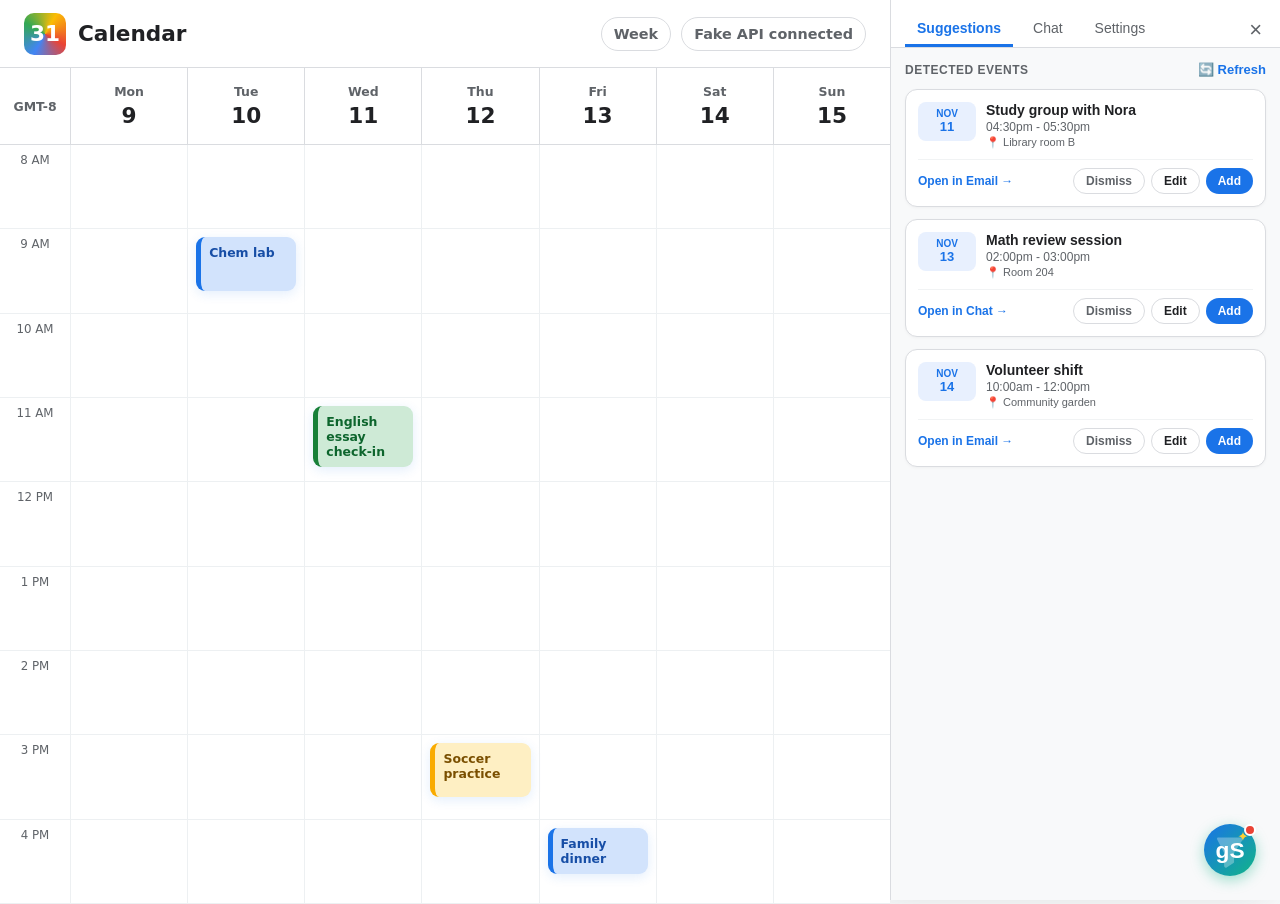
==== commit 5fceccfe: "Make gSifter sidebar resize calendar instead of overlaying" ====
--- a/assets/gsifter-demo.html
+++ b/assets/gsifter-demo.html
@@ -25,21 +25,17 @@
       background: var(--bg);
       color: var(--text);
       font-family: Inter, ui-sans-serif, system-ui, -apple-system, BlinkMacSystemFont, "Segoe UI", sans-serif;
-      display: grid;
-      grid-template-columns: minmax(0, 1fr) 390px;
+      display: flex;
       overflow: hidden;
-      transition: grid-template-columns 220ms ease;
-    }
-
-    body.sidebar-closed {
-      grid-template-columns: minmax(0, 1fr) 0px;
     }
 
     .calendar {
       display: grid;
       grid-template-rows: auto auto 1fr;
+      flex: 1 1 auto;
       min-width: 0;
       background: #fff;
+      transition: flex-basis 240ms ease, width 240ms ease;
     }
 
     .topbar {
@@ -167,8 +163,22 @@
       border-left-color: var(--yellow);
     }
 
+    .sidebar-shell {
+      flex: 0 0 390px;
+      width: 390px;
+      min-width: 0;
+      overflow: hidden;
+      transition: flex-basis 240ms ease, width 240ms ease;
+      background: #f8f9fa;
+    }
+
+    body.sidebar-closed .sidebar-shell {
+      flex-basis: 0;
+      width: 0;
+    }
+
     .sidebar-frame {
-      width: 100%;
+      width: 390px;
       min-width: 0;
       height: 100vh;
       border: 0;
@@ -232,17 +242,28 @@
 
     @media (max-width: 900px) {
       body {
-        grid-template-columns: minmax(0, 1fr);
+        display: block;
         overflow: auto;
       }
 
+      .sidebar-shell {
+        width: 100%;
+        flex-basis: auto;
+      }
+
       .sidebar-frame {
+        width: 100%;
         min-height: 680px;
         height: 72vh;
       }
 
       body.sidebar-closed {
-        grid-template-columns: minmax(0, 1fr);
+        display: block;
+      }
+
+      body.sidebar-closed .sidebar-shell {
+        width: 0;
+        height: 0;
       }
     }
   </style>
@@ -269,7 +290,9 @@
     <div class="grid" id="calendarGrid"></div>
   </section>
 
-  <iframe class="sidebar-frame" id="gsifterSidebar" src="gsifter-real/sidebar.html" title="gSifter sidebar preview"></iframe>
+  <aside class="sidebar-shell" aria-label="gSifter sidebar area">
+    <iframe class="sidebar-frame" id="gsifterSidebar" src="gsifter-real/sidebar.html" title="gSifter sidebar preview"></iframe>
+  </aside>
   <button class="gsifter-trigger" id="gsifterTrigger" type="button" aria-label="Close gSifter sidebar" aria-expanded="true">
     <svg viewBox="0 0 64 64" width="52" height="52" aria-hidden="true">
       <defs>
